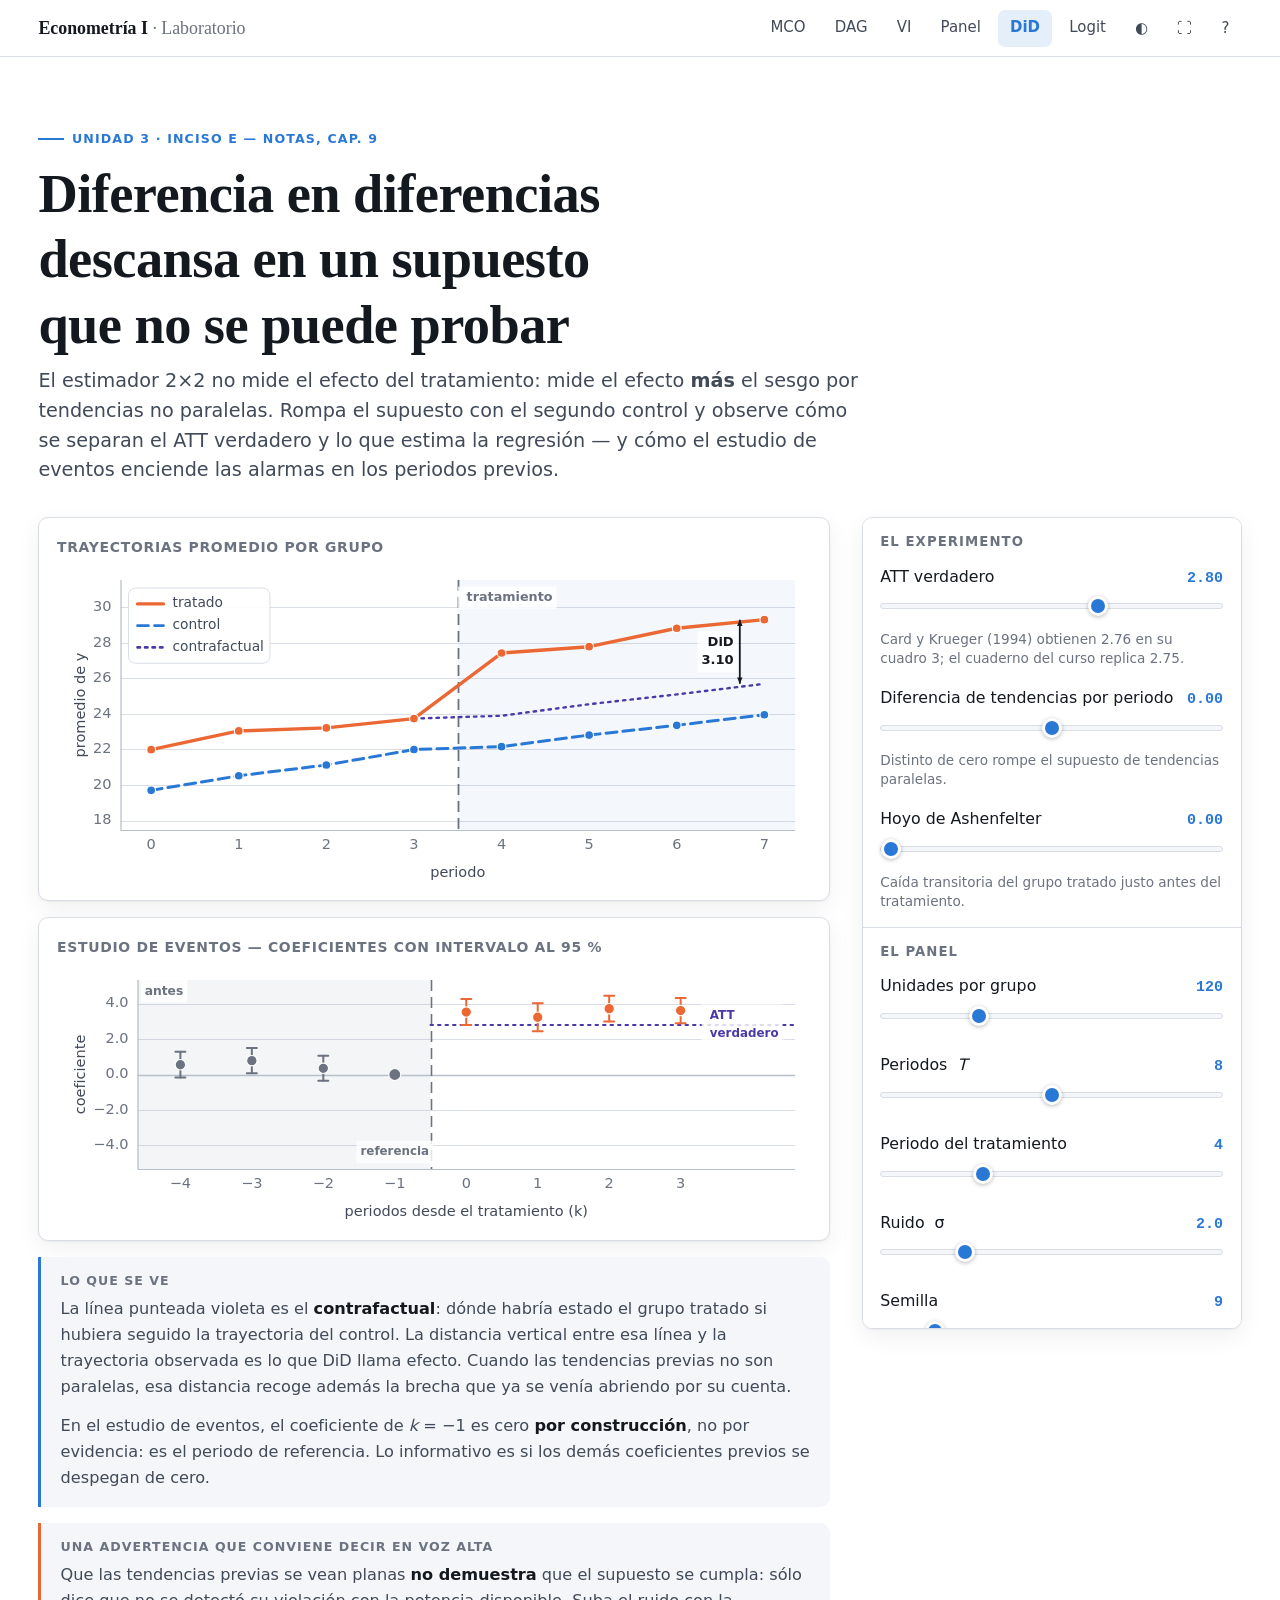
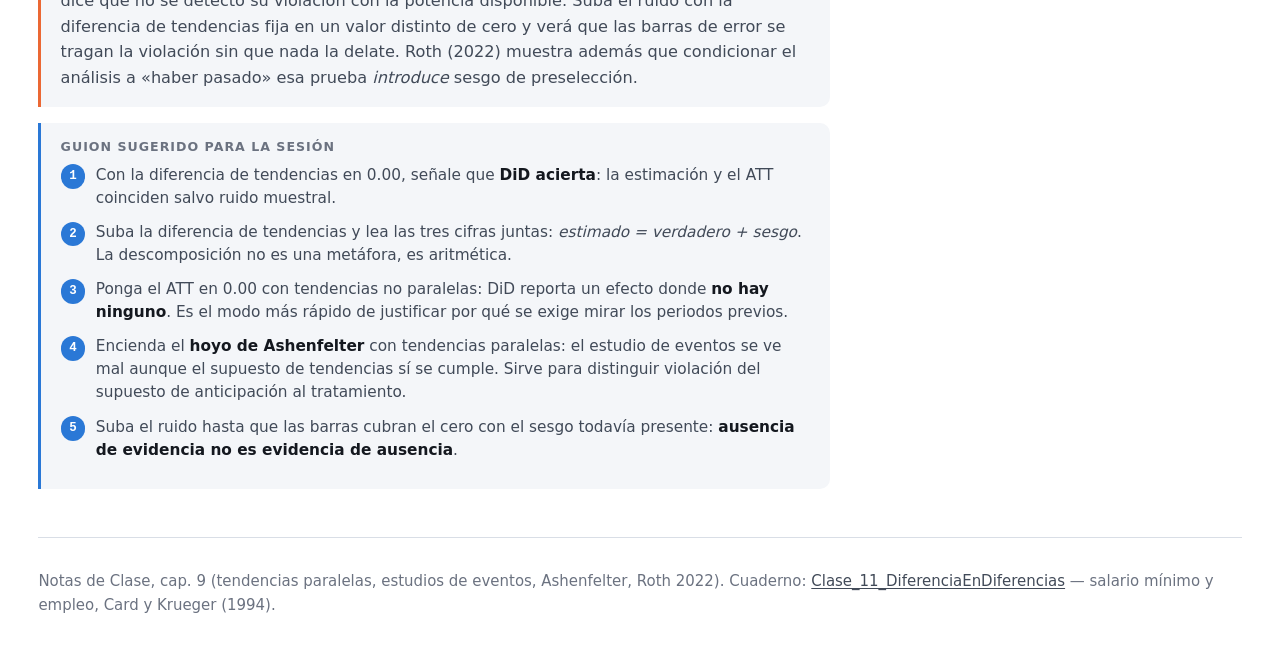
==== docs/sim/did.html @ 77ca363a "17/08/2026" ====
<!doctype html>
<html lang="es">
<head>
<meta charset="utf-8">
<meta name="viewport" content="width=device-width, initial-scale=1">
<title>Tendencias paralelas y DiD · Econometría I · UNAM</title>
<meta name="description" content="Simulador para clase: la descomposición del estimador de diferencia en diferencias en el ATT más el sesgo por tendencias no paralelas, y qué detecta un estudio de eventos.">
<link rel="stylesheet" href="../assets/estilo.css">
</head>
<body>

<div class="envoltura">

  <header class="encabezado">
    <div class="marbete">Unidad 3 · inciso e — Notas, cap. 9</div>
    <h1>Diferencia en diferencias descansa en un supuesto que no se puede probar</h1>
    <p class="entrada">
      El estimador 2×2 no mide el efecto del tratamiento: mide el efecto <strong>más</strong> el
      sesgo por tendencias no paralelas. Rompa el supuesto con el segundo control y observe cómo
      se separan el ATT verdadero y lo que estima la regresión — y cómo el estudio de eventos
      enciende las alarmas en los periodos previos.
    </p>
  </header>

  <div class="lab">
    <div>

      <div class="lienzo-caja">
        <div class="lienzo-titulo">
          <span>Trayectorias promedio por grupo</span>
          <span id="alerta"></span>
        </div>
        <canvas id="cvSerie"></canvas>
      </div>

      <div class="lienzo-caja">
        <div class="lienzo-titulo"><span>Estudio de eventos — coeficientes con intervalo al 95 %</span></div>
        <canvas id="cvEvento"></canvas>
      </div>

      <div class="glosa">
        <h4>Lo que se ve</h4>
        <p>
          La línea punteada violeta es el <strong>contrafactual</strong>: dónde habría estado el
          grupo tratado si hubiera seguido la trayectoria del control. La distancia vertical
          entre esa línea y la trayectoria observada es lo que DiD llama efecto. Cuando las
          tendencias previas no son paralelas, esa distancia recoge además la brecha que ya se
          venía abriendo por su cuenta.
        </p>
        <p>
          En el estudio de eventos, el coeficiente de <em>k</em> = −1 es cero <strong>por
          construcción</strong>, no por evidencia: es el periodo de referencia. Lo informativo
          es si los demás coeficientes previos se despegan de cero.
        </p>
      </div>

      <div class="glosa aviso">
        <h4>Una advertencia que conviene decir en voz alta</h4>
        <p>
          Que las tendencias previas se vean planas <strong>no demuestra</strong> que el supuesto
          se cumpla: sólo dice que no se detectó su violación con la potencia disponible. Suba el
          ruido con la diferencia de tendencias fija en un valor distinto de cero y verá que las
          barras de error se tragan la violación sin que nada la delate. Roth (2022) muestra
          además que condicionar el análisis a «haber pasado» esa prueba <em>introduce</em> sesgo
          de preselección.
        </p>
      </div>

      <div class="glosa guion-caja">
        <h4>Guion sugerido para la sesión</h4>
        <ol class="guion">
          <li>Con la diferencia de tendencias en 0.00, señale que <strong>DiD acierta</strong>:
            la estimación y el ATT coinciden salvo ruido muestral.</li>
          <li>Suba la diferencia de tendencias y lea las tres cifras juntas:
            <em>estimado = verdadero + sesgo</em>. La descomposición no es una metáfora, es
            aritmética.</li>
          <li>Ponga el ATT en 0.00 con tendencias no paralelas: DiD reporta un efecto donde
            <strong>no hay ninguno</strong>. Es el modo más rápido de justificar por qué se
            exige mirar los periodos previos.</li>
          <li>Encienda el <strong>hoyo de Ashenfelter</strong> con tendencias paralelas: el
            estudio de eventos se ve mal aunque el supuesto de tendencias sí se cumple. Sirve
            para distinguir violación del supuesto de anticipación al tratamiento.</li>
          <li>Suba el ruido hasta que las barras cubran el cero con el sesgo todavía presente:
            <strong>ausencia de evidencia no es evidencia de ausencia</strong>.</li>
        </ol>
      </div>

    </div>

    <aside class="panel">

      <section class="panel-seccion">
        <h3>El experimento</h3>
        <div class="control">
          <div class="control-etiqueta"><span class="nom">ATT verdadero</span><span class="val"></span></div>
          <input type="range" id="att" min="-3" max="6" step="0.1" value="2.8" data-dec="2">
          <div class="control-nota">Card y Krueger (1994) obtienen 2.76 en su cuadro 3; el cuaderno del curso replica 2.75.</div>
        </div>
        <div class="control">
          <div class="control-etiqueta"><span class="nom">Diferencia de tendencias por periodo</span><span class="val"></span></div>
          <input type="range" id="dtend" min="-1.2" max="1.2" step="0.05" value="0" data-dec="2">
          <div class="control-nota">Distinto de cero rompe el supuesto de tendencias paralelas.</div>
        </div>
        <div class="control">
          <div class="control-etiqueta"><span class="nom">Hoyo de Ashenfelter</span><span class="val"></span></div>
          <input type="range" id="dip" min="0" max="4" step="0.1" value="0" data-dec="2">
          <div class="control-nota">Caída transitoria del grupo tratado justo antes del tratamiento.</div>
        </div>
      </section>

      <section class="panel-seccion">
        <h3>El panel</h3>
        <div class="control">
          <div class="control-etiqueta"><span class="nom">Unidades por grupo</span><span class="val"></span></div>
          <input type="range" id="Ng" min="15" max="400" step="5" value="120" data-dec="0">
        </div>
        <div class="control">
          <div class="control-etiqueta"><span class="nom">Periodos &nbsp;<em>T</em></span><span class="val"></span></div>
          <input type="range" id="T" min="4" max="12" step="1" value="8" data-dec="0">
        </div>
        <div class="control">
          <div class="control-etiqueta"><span class="nom">Periodo del tratamiento</span><span class="val"></span></div>
          <input type="range" id="t0" min="2" max="9" step="1" value="4" data-dec="0">
        </div>
        <div class="control">
          <div class="control-etiqueta"><span class="nom">Ruido &nbsp;σ</span><span class="val"></span></div>
          <input type="range" id="sigma" min="0.2" max="8" step="0.1" value="2" data-dec="1">
        </div>
        <div class="control">
          <div class="control-etiqueta"><span class="nom">Semilla</span><span class="val"></span></div>
          <input type="range" id="semilla" min="1" max="60" step="1" value="9" data-dec="0">
        </div>
      </section>

      <section class="panel-seccion">
        <h3>La descomposición</h3>
        <div class="lecturas">
          <div class="lectura destaca"><span class="k">DiD estimado</span><span class="v naranja" id="r-did">—</span></div>
          <div class="lectura destaca"><span class="k">ATT verdadero</span><span class="v violeta" id="r-att">—</span></div>
          <div class="lectura destaca"><span class="k">Sesgo por tendencias</span><span class="v" id="r-sesgo">—</span></div>
          <div class="lectura"><span class="k">Error estándar del DiD</span><span class="v gris" id="r-ee">—</span></div>
          <div class="lectura"><span class="k">Sesgo teórico esperado</span><span class="v gris" id="r-sesgoT">—</span></div>
        </div>
      </section>

      <section class="panel-seccion">
        <h3>Prueba de tendencias previas</h3>
        <div class="lecturas">
          <div class="lectura">
            <span class="k">¿Algún coeficiente previo es significativo?</span>
            <span class="v" id="r-pretend">—</span>
          </div>
          <div class="lectura"><span class="k">Mayor |t| entre los previos</span><span class="v gris" id="r-maxt">—</span></div>
        </div>
      </section>

    </aside>
  </div>

  <footer class="pie-sitio">
    <p>
      Notas de Clase, cap. 9 (tendencias paralelas, estudios de eventos, Ashenfelter, Roth 2022).
      Cuaderno: <a href="../../Clase_11_DiferenciaEnDiferencias/">Clase_11_DiferenciaEnDiferencias</a>
      — salario mínimo y empleo, Card y Krueger (1994).
    </p>
  </footer>

</div>

<script src="../assets/lab.js"></script>
<script>
(function () {
  'use strict';

  const gS = new Lab.Grafica(document.getElementById('cvSerie'),  { razon: 0.42, minAlto: 250, maxAlto: 400 });
  const gE = new Lab.Grafica(document.getElementById('cvEvento'), { razon: 0.34, minAlto: 200, maxAlto: 320 });

  /* ---- Simulación --------------------------------------------------------- */

  function generar() {
    const Ng = Lab.val('Ng'), T = Lab.val('T');
    const t0 = Math.min(Lab.val('t0'), T - 1);
    const att = Lab.val('att'), dtend = Lab.val('dtend'), dip = Lab.val('dip');
    const s = Lab.val('sigma');
    const g = Lab.rng(Lab.val('semilla') * 3571 + 13);

    const obs = [];   // {u, tratado, t, y}
    for (let grupo = 0; grupo < 2; grupo++) {
      const tratado = grupo === 1;
      for (let j = 0; j < Ng; j++) {
        const u = grupo * Ng + j;
        const mu = 20 + 3 * g.n();                   // heterogeneidad individual
        for (let t = 0; t < T; t++) {
          let y = mu
            + 0.6 * t                                 // tendencia común
            + (tratado ? 2.0 : 0)                     // diferencia de nivel entre grupos
            + (tratado ? dtend * t : 0)               // violación de tendencias paralelas
            + (tratado && t >= t0 ? att : 0)          // el tratamiento
            - (tratado && t === t0 - 1 ? dip : 0)     // hoyo de Ashenfelter
            + s * g.n();
          obs.push({ u, tratado, t, y });
        }
      }
    }
    return { obs, T, t0, att, dtend, dip, Ng };
  }

  /* ---- Estimación --------------------------------------------------------- */

  /** DiD por regresión saturada: tratado + post + tratado×post. */
  function estimarDid(d) {
    const X = [], y = [], gid = [];
    d.obs.forEach((o) => {
      const post = o.t >= d.t0 ? 1 : 0;
      const tr = o.tratado ? 1 : 0;
      X.push([1, tr, post, tr * post]);
      y.push(o.y);
      gid.push(o.u);
    });
    const r = Lab.mco(X, y, { grupo: gid });
    return { coef: r.b[3], ee: r.ee[3] };
  }

  /** Estudio de eventos: interacciones por tiempo relativo, con k = −1 omitido. */
  function estimarEvento(d) {
    const ks = [];
    for (let t = 0; t < d.T; t++) {
      const k = t - d.t0;
      if (k !== -1) ks.push(k);
    }

    const X = [], y = [], gid = [];
    d.obs.forEach((o) => {
      const fila = [1, o.tratado ? 1 : 0];
      // Efectos fijos de tiempo (t = 0 como referencia)
      for (let t = 1; t < d.T; t++) fila.push(o.t === t ? 1 : 0);
      // Interacciones de tiempo relativo
      const k = o.t - d.t0;
      ks.forEach((kk) => fila.push(o.tratado && k === kk ? 1 : 0));
      X.push(fila);
      y.push(o.y);
      gid.push(o.u);
    });

    const r = Lab.mco(X, y, { grupo: gid });
    if (!r) return null;
    const base = 2 + (d.T - 1);
    return ks.map((k, i) => ({
      k,
      coef: r.b[base + i],
      ee: r.ee[base + i],
      t: r.ee[base + i] > 0 ? r.b[base + i] / r.ee[base + i] : 0
    })).concat([{ k: -1, coef: 0, ee: 0, t: 0, referencia: true }])
      .sort((a, b) => a.k - b.k);
  }

  /* ---- Dibujo ------------------------------------------------------------- */

  function dibujar() {
    const d = generar();
    const did = estimarDid(d);
    const ev = estimarEvento(d);

    /* --- Medias por grupo y periodo --- */

    const mTrat = [], mCtrl = [];
    for (let t = 0; t < d.T; t++) {
      const a = d.obs.filter((o) => o.t === t && o.tratado).map((o) => o.y);
      const b = d.obs.filter((o) => o.t === t && !o.tratado).map((o) => o.y);
      mTrat.push(Lab.media(a));
      mCtrl.push(Lab.media(b));
    }

    // Contrafactual: la trayectoria del tratado si hubiera seguido al control
    const anclaT = mTrat[d.t0 - 1], anclaC = mCtrl[d.t0 - 1];
    const contraf = [];
    for (let t = d.t0 - 1; t < d.T; t++) contraf.push([t, anclaT + (mCtrl[t] - anclaC)]);

    const todos = mTrat.concat(mCtrl, contraf.map((p) => p[1]));
    const lo = Math.min(...todos), hi = Math.max(...todos);
    const pad = (hi - lo) * .18 + .5;

    gS.marco({
      xlim: [-0.35, d.T - 0.65], ylim: [lo - pad, hi + pad],
      xlabel: 'periodo', ylabel: 'promedio de y',
      xticks: Array.from({ length: d.T }, (_, i) => i), xdec: 0, ydec: 0
    });

    gS.recortado(() => {
      // Sombreado del periodo de tratamiento
      gS.rect(d.t0 - 0.5, lo - pad, d.T - 0.65, hi + pad, {
        relleno: Lab.alfa(Lab.color('azul'), .05)
      });
      gS.vlinea(d.t0 - 0.5, { color: Lab.color('tinta-suave'), grosor: 1.8, trazo: Lab.TRAZO.guion });
      gS.rotulo(d.t0 - 0.45, hi + pad * .55, ' tratamiento', {
        color: Lab.color('tinta-suave'), align: 'left', tam: .88
      });

      // Contrafactual
      gS.linea(contraf, { color: Lab.color('violeta'), grosor: 2.4, trazo: Lab.TRAZO.punteado });

      // Series observadas
      const serieC = mCtrl.map((v, t) => [t, v]);
      const serieT = mTrat.map((v, t) => [t, v]);
      gS.linea(serieC, { color: Lab.color('azul'), grosor: 3, trazo: Lab.TRAZO.guion });
      gS.linea(serieT, { color: Lab.color('naranja'), grosor: 3.4 });
      gS.puntos(serieC, { color: Lab.color('azul'), r: 4.4 });
      gS.puntos(serieT, { color: Lab.color('naranja'), r: 4.4 });

      // El ATT como distancia vertical en el último periodo
      const tf = d.T - 1;
      const cf = contraf[contraf.length - 1][1];
      if (Math.abs(mTrat[tf] - cf) > (hi - lo) * .012) {
        gS.flecha(tf - .28, cf, tf - .28, mTrat[tf], {
          color: Lab.color('tinta'), grosor: 1.8, doble: true, punta: 7
        });
        gS.rotulo(tf - .35, (cf + mTrat[tf]) / 2, 'DiD\n' + Lab.fmt(did.coef, 2), {
          color: Lab.color('tinta'), align: 'right', tam: .9
        });
      }
    });

    gS.leyenda([
      { texto: 'tratado', color: Lab.color('naranja'), grosor: 3.2 },
      { texto: 'control', color: Lab.color('azul'), trazo: Lab.TRAZO.guion },
      { texto: 'contrafactual', color: Lab.color('violeta'), trazo: Lab.TRAZO.punteado }
    ], { esquina: 'si' });

    /* --- Estudio de eventos --- */

    const kMin = Math.min(...ev.map((e) => e.k)), kMax = Math.max(...ev.map((e) => e.k));
    const lim = Math.max(...ev.map((e) => Math.abs(e.coef) + 1.96 * e.ee), 1) * 1.2;
    // Se deja un margen a la derecha, libre de marcadores, para rotular ahí la
    // línea del ATT verdadero sin encimarla sobre el último intervalo.
    const kTope = kMax + 1.6;

    gE.marco({
      xlim: [kMin - .6, kTope], ylim: [-lim, lim],
      xlabel: 'periodos desde el tratamiento (k)', ylabel: 'coeficiente',
      xticks: ev.map((e) => e.k), xdec: 0, ydec: 1
    });

    gE.recortado(() => {
      gE.rect(kMin - .6, -lim, -0.5, lim, { relleno: Lab.alfa(Lab.color('gris'), .07) });
      gE.hlinea(0, { color: Lab.color('borde-firme'), grosor: 1.4, trazo: Lab.TRAZO.solido });
      gE.vlinea(-0.5, { color: Lab.color('tinta-suave'), grosor: 1.6, trazo: Lab.TRAZO.guion });

      // Nivel verdadero del efecto en los periodos posteriores
      gE.linea([[-0.5, d.att], [kTope, d.att]], {
        color: Lab.color('violeta'), grosor: 2, trazo: Lab.TRAZO.punteado
      });
      gE.rotulo(kMax + 0.35, d.att, ' ATT\n verdadero', {
        color: Lab.color('violeta'), align: 'left', tam: .82
      });

      ev.forEach((e) => {
        const previo = e.k < 0;
        const col = e.referencia ? Lab.color('tinta-suave') : previo ? Lab.color('gris') : Lab.color('naranja');
        if (!e.referencia) {
          const c = gE.ctx;
          c.save();
          c.strokeStyle = col;
          c.lineWidth = 2;
          c.lineCap = 'round';
          const X = gE.x(e.k);
          c.beginPath();
          c.moveTo(X, gE.y(e.coef - 1.96 * e.ee));
          c.lineTo(X, gE.y(e.coef + 1.96 * e.ee));
          c.stroke();
          c.beginPath(); c.moveTo(X - 5, gE.y(e.coef - 1.96 * e.ee)); c.lineTo(X + 5, gE.y(e.coef - 1.96 * e.ee));
          c.moveTo(X - 5, gE.y(e.coef + 1.96 * e.ee)); c.lineTo(X + 5, gE.y(e.coef + 1.96 * e.ee));
          c.stroke();
          c.restore();
        }
        gE.puntos([[e.k, e.coef]], { color: col, r: e.referencia ? 6 : 5.2 });
      });

      const ref = ev.find((e) => e.referencia);
      gE.rotulo(ref.k, -lim * .82, 'referencia', {
        color: Lab.color('tinta-suave'), align: 'center', tam: .82
      });
      gE.rotulo(kMin - .5, lim * .88, 'antes', { color: Lab.color('tinta-suave'), align: 'left', tam: .85 });
    });

    /* --- Lecturas --- */

    Lab.mostrar('r-did', Lab.fmt(did.coef, 3), 'naranja');
    Lab.mostrar('r-att', Lab.fmt(d.att, 3), 'violeta');

    const sesgo = did.coef - d.att;
    document.getElementById('r-sesgo').innerHTML =
      `${Lab.fmtSigno(sesgo, 3)} <span class="senal ${Math.abs(sesgo) > 2 * did.ee ? 'mal' : 'bien'}">${Math.abs(sesgo) > 2 * did.ee ? 'sustantivo' : 'ruido'}</span>`;

    Lab.mostrar('r-ee', Lab.fmt(did.ee, 3), 'gris');

    // Sesgo teórico: la diferencia de tendencias por la brecha entre el
    // promedio de los periodos posteriores y el de los previos.
    let sPre = 0, nPre = 0, sPost = 0, nPost = 0;
    for (let t = 0; t < d.T; t++) {
      if (t < d.t0) { sPre += t; nPre++; } else { sPost += t; nPost++; }
    }
    const sesgoTeorico = d.dtend * (sPost / nPost - sPre / nPre)
      + (d.dip > 0 ? d.dip / nPre : 0);
    Lab.mostrar('r-sesgoT', Lab.fmtSigno(sesgoTeorico, 3), 'gris');

    // Prueba informal de tendencias previas
    const previos = ev.filter((e) => e.k < -1 && !e.referencia);
    const maxT = previos.length ? Math.max(...previos.map((e) => Math.abs(e.t))) : 0;
    const detecta = maxT > 1.96;
    document.getElementById('r-pretend').innerHTML = previos.length
      ? `<span class="senal ${detecta ? 'mal' : 'bien'}">${detecta ? 'sí, se detecta' : 'no se detecta'}</span>`
      : '<span class="senal bien">no hay previos</span>';
    Lab.mostrar('r-maxt', Lab.fmt(maxT, 2), 'gris');

    // Aviso: el caso didáctico más importante es sesgo real que NO se detecta
    const al = document.getElementById('alerta');
    const hayViolacion = Math.abs(d.dtend) > 0.02;
    al.innerHTML = hayViolacion && !detecta
      ? '<span class="senal mal">hay sesgo y la prueba previa no lo detecta</span>'
      : hayViolacion
        ? '<span class="senal mal">tendencias no paralelas</span>'
        : '';
  }

  Lab.iniciar(dibujar).then(() => Lab.enlazar(dibujar));
})();
</script>
</body>
</html>
---- docs/assets/estilo.css ----
/* ============================================================================
   Econometría I — Facultad de Ciencias, UNAM
   Hoja de estilo del laboratorio interactivo.

   Diseñada para PROYECCIÓN EN CLASE: tipografía grande, alto contraste,
   una idea por vista. La paleta es la misma que la de `figuras_notas.py`
   (azul / naranja / violeta, validada para daltonismo), de modo que las
   figuras de las Notas de Clase y las de este sitio se leen como un solo
   sistema visual.
   ========================================================================= */

/* --- Paleta y variables --------------------------------------------------- */

:root {
  /* Serie de datos — idéntica a la de las Notas de Clase */
  --azul:     #2a78d6;
  --naranja:  #eb6834;
  --violeta:  #4a3aa7;
  --gris:     #6b7280;

  /* Superficies y texto (tema claro) */
  --fondo:      #ffffff;
  --fondo-alt:  #f4f6f9;
  --fondo-caja: #ffffff;
  --tinta:      #14181f;
  --tinta-media:#414a58;
  --tinta-suave:#6b7280;
  --borde:      #d9dee6;
  --borde-firme:#b6bfcc;

  --acento: var(--azul);
  --sombra: 0 1px 2px rgba(20, 24, 31, .05), 0 8px 24px rgba(20, 24, 31, .06);

  /* Tipografía */
  --serif: "Iowan Old Style", "Palatino Linotype", Palatino, "Book Antiqua",
           Georgia, "Times New Roman", serif;
  --sans:  system-ui, -apple-system, "Segoe UI", Roboto, "Helvetica Neue",
           Arial, sans-serif;
  --mono:  ui-monospace, SFMono-Regular, "SF Mono", Menlo, Consolas,
           "Liberation Mono", monospace;

  /* Escala global — el presentador la ajusta en vivo con + / − */
  --escala: 1;
  --base: calc(17px * var(--escala));

  --radio: 10px;
  --ancho: 1500px;
}

@media (prefers-color-scheme: dark) {
  :root:not([data-tema="claro"]) {
    --azul:     #5b9ce8;
    --naranja:  #ff8a5c;
    --violeta:  #9b8cf0;
    --gris:     #98a2b3;

    --fondo:      #10141b;
    --fondo-alt:  #171d27;
    --fondo-caja: #1a212c;
    --tinta:      #e9edf4;
    --tinta-media:#b3bdcc;
    --tinta-suave:#8b95a5;
    --borde:      #2b3441;
    --borde-firme:#3d4857;

    --sombra: 0 1px 2px rgba(0, 0, 0, .3), 0 8px 24px rgba(0, 0, 0, .35);
  }
}

:root[data-tema="oscuro"] {
  --azul:     #5b9ce8;
  --naranja:  #ff8a5c;
  --violeta:  #9b8cf0;
  --gris:     #98a2b3;

  --fondo:      #10141b;
  --fondo-alt:  #171d27;
  --fondo-caja: #1a212c;
  --tinta:      #e9edf4;
  --tinta-media:#b3bdcc;
  --tinta-suave:#8b95a5;
  --borde:      #2b3441;
  --borde-firme:#3d4857;

  --sombra: 0 1px 2px rgba(0, 0, 0, .3), 0 8px 24px rgba(0, 0, 0, .35);
}

/* --- Reinicio ------------------------------------------------------------- */

*, *::before, *::after { box-sizing: border-box; }

html { -webkit-text-size-adjust: 100%; }

body {
  margin: 0;
  background: var(--fondo);
  color: var(--tinta);
  font-family: var(--sans);
  font-size: var(--base);
  line-height: 1.6;
  -webkit-font-smoothing: antialiased;
  overflow-x: hidden;
}

h1, h2, h3, h4 {
  font-family: var(--serif);
  font-weight: 600;
  line-height: 1.2;
  margin: 0;
  letter-spacing: -.01em;
}

p { margin: 0 0 .85em; }
p:last-child { margin-bottom: 0; }

a { color: var(--acento); text-decoration-thickness: 1px; text-underline-offset: 2px; }
a:hover { text-decoration-thickness: 2px; }

code, kbd, samp { font-family: var(--mono); font-size: .9em; }

/* --- Envoltura ------------------------------------------------------------ */

.envoltura {
  max-width: var(--ancho);
  margin: 0 auto;
  padding: 0 clamp(1rem, 3vw, 2.5rem);
}

/* --- Barra superior ------------------------------------------------------- */

.barra {
  position: sticky;
  top: 0;
  z-index: 50;
  background: color-mix(in srgb, var(--fondo) 92%, transparent);
  backdrop-filter: saturate(180%) blur(12px);
  border-bottom: 1px solid var(--borde);
}

.barra-int {
  max-width: var(--ancho);
  margin: 0 auto;
  padding: .6rem clamp(1rem, 3vw, 2.5rem);
  display: flex;
  align-items: center;
  gap: 1rem;
  flex-wrap: wrap;
}

.marca {
  font-family: var(--serif);
  font-weight: 600;
  font-size: 1.05em;
  color: var(--tinta);
  text-decoration: none;
  white-space: nowrap;
}
.marca span { color: var(--tinta-suave); font-weight: 400; }

.barra nav {
  display: flex;
  gap: .3rem;
  margin-left: auto;
  align-items: center;
  flex-wrap: wrap;
}

.barra nav a, .boton-icono {
  font-size: .88em;
  padding: .35rem .7rem;
  border-radius: 7px;
  color: var(--tinta-media);
  text-decoration: none;
  border: 1px solid transparent;
  background: none;
  font-family: var(--sans);
  cursor: pointer;
  white-space: nowrap;
}
.barra nav a:hover, .boton-icono:hover {
  background: var(--fondo-alt);
  color: var(--tinta);
  border-color: var(--borde);
}
.barra nav a[aria-current="page"] {
  background: color-mix(in srgb, var(--acento) 12%, transparent);
  color: var(--acento);
  font-weight: 600;
}

/* --- Encabezado de página ------------------------------------------------- */

.encabezado { padding: clamp(2rem, 5vw, 4rem) 0 clamp(1.2rem, 3vw, 2rem); }

.marbete {
  display: inline-flex;
  align-items: center;
  gap: .5rem;
  font-size: .74em;
  font-weight: 600;
  letter-spacing: .09em;
  text-transform: uppercase;
  color: var(--acento);
  margin-bottom: .8rem;
}
.marbete::before {
  content: "";
  width: 1.6rem;
  height: 2px;
  background: currentColor;
  display: block;
}

.encabezado h1 {
  font-size: clamp(2rem, 4.4vw, 3.4rem);
  max-width: 22ch;
  margin-bottom: .5rem;
}

.entrada {
  font-size: clamp(1.02em, 1.5vw, 1.2em);
  color: var(--tinta-media);
  max-width: 68ch;
  line-height: 1.55;
}

/* --- Laboratorio: rejilla principal --------------------------------------- */

.lab {
  display: grid;
  grid-template-columns: minmax(0, 1fr) minmax(300px, 380px);
  gap: clamp(1rem, 2.5vw, 2rem);
  align-items: start;
  padding-bottom: 3rem;
}

@media (max-width: 980px) {
  .lab { grid-template-columns: minmax(0, 1fr); }
}

.lienzo-caja {
  background: var(--fondo-caja);
  border: 1px solid var(--borde);
  border-radius: var(--radio);
  padding: clamp(.7rem, 1.5vw, 1.1rem);
  box-shadow: var(--sombra);
  min-width: 0;
}

.lienzo-caja + .lienzo-caja { margin-top: 1rem; }

.lienzo-titulo {
  font-family: var(--sans);
  font-size: .82em;
  font-weight: 600;
  letter-spacing: .05em;
  text-transform: uppercase;
  color: var(--tinta-suave);
  margin-bottom: .5rem;
  display: flex;
  justify-content: space-between;
  align-items: baseline;
  gap: 1rem;
  flex-wrap: wrap;
}

canvas { display: block; width: 100%; touch-action: none; }

/* --- Panel de controles --------------------------------------------------- */

.panel {
  background: var(--fondo-caja);
  border: 1px solid var(--borde);
  border-radius: var(--radio);
  box-shadow: var(--sombra);
  position: sticky;
  top: 4.2rem;
  max-height: calc(100vh - 5.5rem);
  overflow-y: auto;
}

@media (max-width: 980px) {
  .panel { position: static; max-height: none; }
}

.panel-seccion {
  padding: 1rem 1.1rem;
  border-bottom: 1px solid var(--borde);
}
.panel-seccion:last-child { border-bottom: none; }

.panel-seccion h3 {
  font-family: var(--sans);
  font-size: .78em;
  font-weight: 700;
  letter-spacing: .08em;
  text-transform: uppercase;
  color: var(--tinta-suave);
  margin-bottom: .85rem;
}

/* Control deslizante */

.control { margin-bottom: 1.05rem; }
.control:last-child { margin-bottom: 0; }

.control-etiqueta {
  display: flex;
  justify-content: space-between;
  align-items: baseline;
  gap: .6rem;
  margin-bottom: .3rem;
  font-size: .93em;
}
.control-etiqueta .nom { color: var(--tinta); }
.control-etiqueta .val {
  font-family: var(--mono);
  font-size: .95em;
  font-weight: 600;
  color: var(--acento);
  font-variant-numeric: tabular-nums;
}

.control-nota {
  font-size: .8em;
  color: var(--tinta-suave);
  line-height: 1.4;
  margin-top: .28rem;
}

input[type="range"] {
  -webkit-appearance: none;
  appearance: none;
  width: 100%;
  height: 22px;
  background: none;
  cursor: grab;
  margin: 0;
}
input[type="range"]:active { cursor: grabbing; }

input[type="range"]::-webkit-slider-runnable-track {
  height: 6px;
  border-radius: 3px;
  background: var(--fondo-alt);
  border: 1px solid var(--borde);
}
input[type="range"]::-moz-range-track {
  height: 6px;
  border-radius: 3px;
  background: var(--fondo-alt);
  border: 1px solid var(--borde);
}

input[type="range"]::-webkit-slider-thumb {
  -webkit-appearance: none;
  appearance: none;
  width: 20px;
  height: 20px;
  margin-top: -8px;
  border-radius: 50%;
  background: var(--acento);
  border: 3px solid var(--fondo-caja);
  box-shadow: 0 1px 4px rgba(0, 0, 0, .28);
}
input[type="range"]::-moz-range-thumb {
  width: 20px;
  height: 20px;
  border-radius: 50%;
  background: var(--acento);
  border: 3px solid var(--fondo-caja);
  box-shadow: 0 1px 4px rgba(0, 0, 0, .28);
}

input[type="range"]:focus-visible { outline: none; }
input[type="range"]:focus-visible::-webkit-slider-thumb {
  box-shadow: 0 0 0 4px color-mix(in srgb, var(--acento) 35%, transparent);
}
input[type="range"]:focus-visible::-moz-range-thumb {
  box-shadow: 0 0 0 4px color-mix(in srgb, var(--acento) 35%, transparent);
}

/* Casilla */

.casilla {
  display: flex;
  align-items: flex-start;
  gap: .6rem;
  cursor: pointer;
  margin-bottom: .65rem;
  font-size: .93em;
  line-height: 1.4;
}
.casilla:last-child { margin-bottom: 0; }
.casilla input { margin: .25em 0 0; width: 17px; height: 17px; accent-color: var(--acento); cursor: pointer; flex: none; }

/* Grupo de opciones */

.opciones { display: flex; flex-wrap: wrap; gap: .4rem; }

.opciones label {
  flex: 1 1 auto;
  text-align: center;
  padding: .42rem .6rem;
  border: 1px solid var(--borde-firme);
  border-radius: 7px;
  font-size: .88em;
  cursor: pointer;
  color: var(--tinta-media);
  white-space: nowrap;
  transition: background .12s, color .12s;
}
.opciones input { position: absolute; opacity: 0; pointer-events: none; }
.opciones label:hover { background: var(--fondo-alt); }
.opciones input:checked + span,
.opciones label:has(input:checked) {
  background: var(--acento);
  color: #fff;
  border-color: var(--acento);
  font-weight: 600;
}
:root[data-tema="oscuro"] .opciones label:has(input:checked) { color: #0d1117; }
@media (prefers-color-scheme: dark) {
  :root:not([data-tema="claro"]) .opciones label:has(input:checked) { color: #0d1117; }
}

/* Botones */

.boton {
  display: inline-flex;
  align-items: center;
  justify-content: center;
  gap: .45rem;
  padding: .55rem 1rem;
  border-radius: 8px;
  border: 1px solid var(--acento);
  background: var(--acento);
  color: #fff;
  font-family: var(--sans);
  font-size: .92em;
  font-weight: 600;
  cursor: pointer;
  width: 100%;
}
:root[data-tema="oscuro"] .boton { color: #0d1117; }
@media (prefers-color-scheme: dark) {
  :root:not([data-tema="claro"]) .boton { color: #0d1117; }
}
.boton:hover { filter: brightness(1.08); }
.boton:disabled { opacity: .5; cursor: progress; }

.boton.secundario {
  background: none;
  color: var(--tinta-media);
  border-color: var(--borde-firme);
}
.boton.secundario:hover { background: var(--fondo-alt); color: var(--tinta); filter: none; }

.botonera { display: flex; gap: .5rem; }

/* --- Lectura de resultados ------------------------------------------------ */

.lecturas { display: grid; gap: .55rem; }

.lectura {
  display: flex;
  justify-content: space-between;
  align-items: baseline;
  gap: .8rem;
  padding-bottom: .5rem;
  border-bottom: 1px dashed var(--borde);
  font-size: .93em;
}
.lectura:last-child { border-bottom: none; padding-bottom: 0; }
.lectura .k { color: var(--tinta-media); min-width: 0; }
.lectura .v {
  font-family: var(--mono);
  font-weight: 700;
  font-size: 1.06em;
  font-variant-numeric: tabular-nums;
  white-space: nowrap;
}

.lectura.destaca {
  background: var(--fondo-alt);
  margin: 0 -1.1rem;
  padding: .6rem 1.1rem;
  border-bottom: none;
  border-left: 3px solid var(--acento);
}
.lectura.destaca .v { font-size: 1.25em; }

.v.azul    { color: var(--azul); }
.v.naranja { color: var(--naranja); }
.v.violeta { color: var(--violeta); }
.v.gris    { color: var(--tinta-suave); }

/* Señal semafórica para diagnósticos (F < 10, cobertura, etc.) */
.senal { font-size: .8em; font-weight: 600; padding: .1rem .45rem; border-radius: 5px; }
.senal.bien  { color: var(--azul);    background: color-mix(in srgb, var(--azul) 14%, transparent); }
.senal.mal   { color: var(--naranja); background: color-mix(in srgb, var(--naranja) 16%, transparent); }

/* --- Nota al pie del laboratorio ------------------------------------------ */

.glosa {
  border-left: 3px solid var(--acento);
  background: var(--fondo-alt);
  padding: 1rem 1.2rem;
  border-radius: 0 var(--radio) var(--radio) 0;
  font-size: .95em;
  color: var(--tinta-media);
  margin-top: 1rem;
}
.glosa strong { color: var(--tinta); }
.glosa h4 {
  font-family: var(--sans);
  font-size: .78em;
  letter-spacing: .08em;
  text-transform: uppercase;
  color: var(--tinta-suave);
  margin-bottom: .5rem;
}

.glosa.aviso { border-left-color: var(--naranja); }

/* --- Guion de clase ------------------------------------------------------- */

.guion { counter-reset: paso; list-style: none; padding: 0; margin: .6rem 0 0; }
.guion li {
  counter-increment: paso;
  position: relative;
  padding-left: 2.2rem;
  margin-bottom: .7rem;
  font-size: .95em;
  color: var(--tinta-media);
  line-height: 1.5;
}
.guion li::before {
  content: counter(paso);
  position: absolute;
  left: 0;
  top: .05em;
  width: 1.55rem;
  height: 1.55rem;
  border-radius: 50%;
  background: var(--acento);
  color: #fff;
  font-family: var(--mono);
  font-size: .78rem;
  font-weight: 700;
  display: grid;
  place-items: center;
}
:root[data-tema="oscuro"] .guion li::before { color: #0d1117; }
@media (prefers-color-scheme: dark) {
  :root:not([data-tema="claro"]) .guion li::before { color: #0d1117; }
}
.guion li strong { color: var(--tinta); }

/* --- Índice: tarjetas de simulador ---------------------------------------- */

.rejilla-tarjetas {
  display: grid;
  grid-template-columns: repeat(auto-fill, minmax(320px, 1fr));
  gap: 1.1rem;
}

.tarjeta {
  display: flex;
  flex-direction: column;
  background: var(--fondo-caja);
  border: 1px solid var(--borde);
  border-radius: var(--radio);
  padding: 1.3rem;
  text-decoration: none;
  color: inherit;
  box-shadow: var(--sombra);
  transition: transform .14s ease, border-color .14s ease;
  position: relative;
  overflow: hidden;
}
.tarjeta::before {
  content: "";
  position: absolute;
  inset: 0 auto 0 0;
  width: 4px;
  background: var(--acento);
}
.tarjeta:hover { transform: translateY(-3px); border-color: var(--borde-firme); }

.tarjeta .cabeza {
  display: flex;
  align-items: center;
  gap: .55rem;
  font-size: .74em;
  font-weight: 700;
  letter-spacing: .07em;
  text-transform: uppercase;
  color: var(--tinta-suave);
  margin-bottom: .55rem;
  flex-wrap: wrap;
}
.tarjeta .cabeza .u {
  color: var(--acento);
  background: color-mix(in srgb, var(--acento) 12%, transparent);
  padding: .15rem .45rem;
  border-radius: 5px;
}

.tarjeta h3 { font-size: 1.28em; margin-bottom: .45rem; }
.tarjeta p { font-size: .93em; color: var(--tinta-media); line-height: 1.5; }

.tarjeta .pie {
  margin-top: auto;
  padding-top: .9rem;
  font-size: .84em;
  color: var(--tinta-suave);
  display: flex;
  gap: .5rem;
  align-items: center;
  flex-wrap: wrap;
}

.tarjeta.t-naranja { --acento: var(--naranja); }
.tarjeta.t-violeta { --acento: var(--violeta); }

/* --- Tablas --------------------------------------------------------------- */

.tabla-caja { overflow-x: auto; border: 1px solid var(--borde); border-radius: var(--radio); background: var(--fondo-caja); }

table { border-collapse: collapse; width: 100%; font-size: .93em; }

th, td { padding: .6rem .85rem; text-align: left; border-bottom: 1px solid var(--borde); }
th {
  font-size: .78em;
  font-weight: 700;
  letter-spacing: .06em;
  text-transform: uppercase;
  color: var(--tinta-suave);
  white-space: nowrap;
}
tbody tr:last-child td { border-bottom: none; }
td.num, th.num { text-align: right; font-family: var(--mono); font-variant-numeric: tabular-nums; }

/* --- Secciones ------------------------------------------------------------ */

.seccion { padding: clamp(1.5rem, 3.5vw, 3rem) 0; }
.seccion h2 { font-size: clamp(1.5rem, 2.8vw, 2.1rem); margin-bottom: .4rem; }
.seccion > .entrada { margin-bottom: 1.6rem; }

.regla { border: none; border-top: 1px solid var(--borde); margin: 0; }

/* --- Pie ------------------------------------------------------------------ */

.pie-sitio {
  border-top: 1px solid var(--borde);
  padding: 2rem 0 3rem;
  font-size: .88em;
  color: var(--tinta-suave);
}
.pie-sitio a { color: var(--tinta-media); }

/* --- Ayuda de teclado ----------------------------------------------------- */

kbd {
  display: inline-block;
  padding: .1rem .4rem;
  border: 1px solid var(--borde-firme);
  border-bottom-width: 2px;
  border-radius: 5px;
  background: var(--fondo-alt);
  font-size: .82em;
  color: var(--tinta-media);
  line-height: 1.4;
}

#ayuda-teclas {
  position: fixed;
  inset: 0;
  z-index: 100;
  display: none;
  place-items: center;
  background: rgba(10, 13, 18, .55);
  backdrop-filter: blur(3px);
  padding: 1rem;
}
#ayuda-teclas[data-abierto] { display: grid; }
#ayuda-teclas .caja {
  background: var(--fondo-caja);
  border: 1px solid var(--borde-firme);
  border-radius: var(--radio);
  padding: 1.6rem 1.8rem;
  max-width: 460px;
  width: 100%;
  box-shadow: 0 20px 60px rgba(0, 0, 0, .35);
}
#ayuda-teclas h3 { font-size: 1.25em; margin-bottom: 1rem; }
#ayuda-teclas dl { display: grid; grid-template-columns: auto 1fr; gap: .6rem 1rem; margin: 0; align-items: baseline; }
#ayuda-teclas dt { text-align: right; }
#ayuda-teclas dd { margin: 0; color: var(--tinta-media); font-size: .93em; }

/* --- Utilidades ----------------------------------------------------------- */

.oculto-visual {
  position: absolute; width: 1px; height: 1px; overflow: hidden;
  clip: rect(0 0 0 0); clip-path: inset(50%); white-space: nowrap;
}

.fila-dos { display: grid; grid-template-columns: 1fr 1fr; gap: 1rem; }
@media (max-width: 720px) { .fila-dos { grid-template-columns: 1fr; } }

.pila { display: grid; gap: 1rem; }

/* Modo proyección: oculta el texto explicativo y agranda el lienzo */
body[data-proyeccion] .encabezado .entrada,
body[data-proyeccion] .glosa,
body[data-proyeccion] .pie-sitio,
body[data-proyeccion] .guion-caja { display: none; }
body[data-proyeccion] .encabezado { padding: 1rem 0 .6rem; }
body[data-proyeccion] { --escala: 1.15; }

@media print {
  .barra, .panel, #ayuda-teclas { display: none; }
}
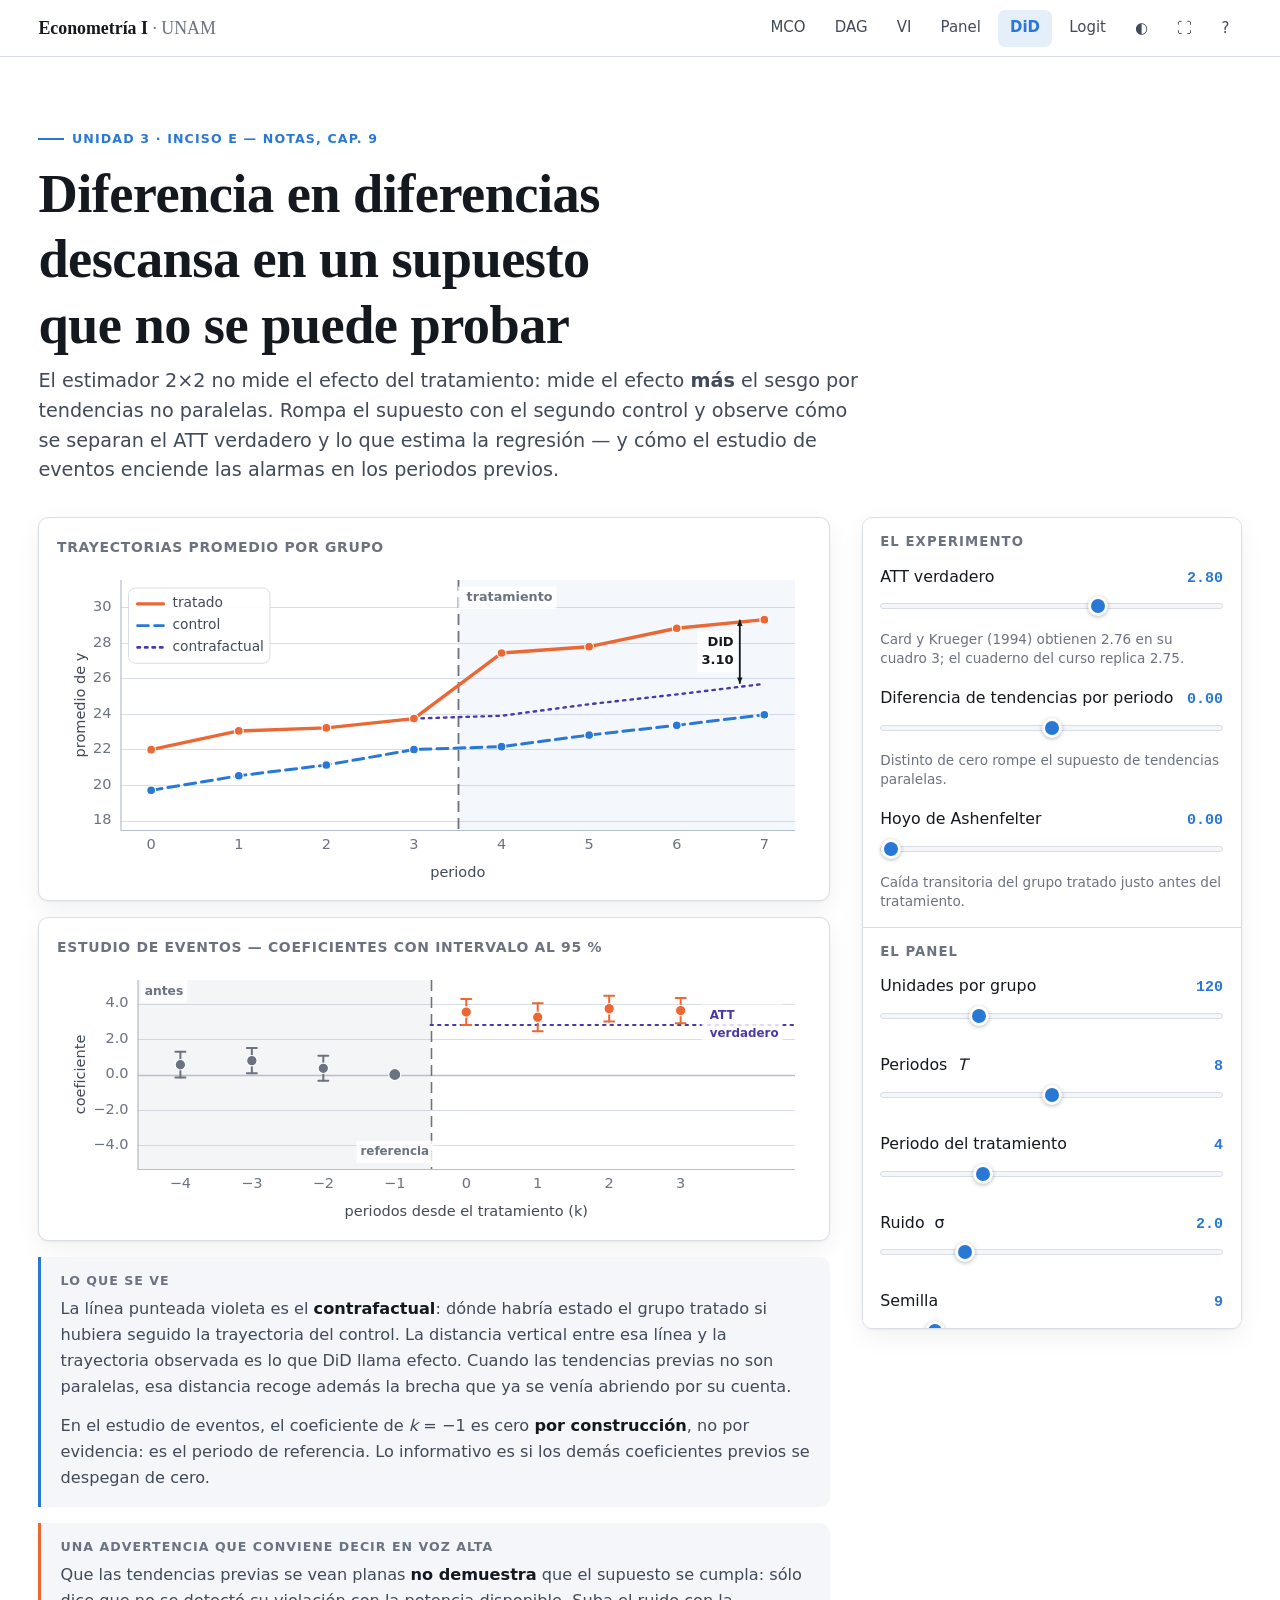
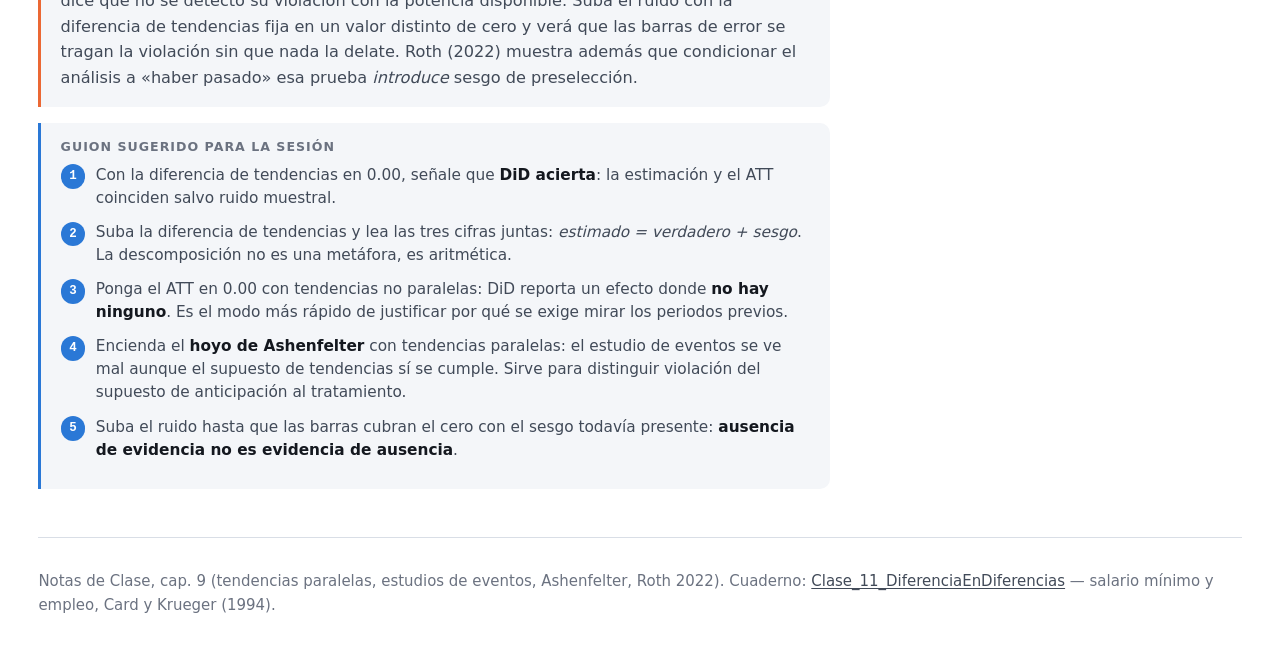
==== commit 766a7fd8: "17/08/2026" ====
--- a/docs/sim/did.html
+++ b/docs/sim/did.html
@@ -160,7 +160,7 @@
   <footer class="pie-sitio">
     <p>
       Notas de Clase, cap. 9 (tendencias paralelas, estudios de eventos, Ashenfelter, Roth 2022).
-      Cuaderno: <a href="../../Clase_11_DiferenciaEnDiferencias/">Clase_11_DiferenciaEnDiferencias</a>
+      Cuaderno: <a href="https://github.com/benjov/Econometria-I-2026/tree/main/Clase_11_DiferenciaEnDiferencias">Clase_11_DiferenciaEnDiferencias</a>
       — salario mínimo y empleo, Card y Krueger (1994).
     </p>
   </footer>
--- a/docs/assets/estilo.css
+++ b/docs/assets/estilo.css
@@ -1,6 +1,6 @@
 /* ============================================================================
    Econometría I — Facultad de Ciencias, UNAM
-   Hoja de estilo del laboratorio interactivo.
+   Hoja de estilo del sitio del curso.
 
    Diseñada para PROYECCIÓN EN CLASE: tipografía grande, alto contraste,
    una idea por vista. La paleta es la misma que la de `figuras_notas.py`
@@ -224,7 +224,7 @@
   line-height: 1.55;
 }
 
-/* --- Laboratorio: rejilla principal --------------------------------------- */
+/* --- Simulador: rejilla principal --------------------------------------- */
 
 .lab {
   display: grid;
@@ -500,7 +500,7 @@
 .senal.bien  { color: var(--azul);    background: color-mix(in srgb, var(--azul) 14%, transparent); }
 .senal.mal   { color: var(--naranja); background: color-mix(in srgb, var(--naranja) 16%, transparent); }
 
-/* --- Nota al pie del laboratorio ------------------------------------------ */
+/* --- Nota al pie del simulador ------------------------------------------ */
 
 .glosa {
   border-left: 3px solid var(--acento);
@@ -557,6 +557,122 @@
 }
 .guion li strong { color: var(--tinta); }
 
+/* --- Portada del curso ---------------------------------------------------- */
+
+.portada { padding: clamp(2.5rem, 6vw, 5rem) 0 clamp(1.4rem, 3vw, 2.4rem); }
+
+.portada h1 {
+  font-size: clamp(2.6rem, 6.5vw, 5rem);
+  letter-spacing: -.025em;
+  margin-bottom: .25rem;
+}
+
+.portada .subtitulo {
+  font-family: var(--serif);
+  font-size: clamp(1.05rem, 2vw, 1.5rem);
+  color: var(--tinta-media);
+  margin-bottom: 1.5rem;
+}
+
+.equipo {
+  display: flex;
+  flex-wrap: wrap;
+  gap: 1rem 2.4rem;
+  margin-top: 1.8rem;
+  padding-top: 1.4rem;
+  border-top: 1px solid var(--borde);
+}
+.equipo .rol {
+  display: block;
+  font-size: .72em;
+  font-weight: 700;
+  letter-spacing: .09em;
+  text-transform: uppercase;
+  color: var(--tinta-suave);
+  margin-bottom: .2rem;
+}
+.equipo .nom { font-size: .98em; color: var(--tinta); }
+.equipo a { color: var(--tinta-media); }
+
+/* Ficha de datos rápidos */
+
+.ficha {
+  display: grid;
+  grid-template-columns: repeat(auto-fit, minmax(185px, 1fr));
+  gap: 1px;
+  background: var(--borde);
+  border: 1px solid var(--borde);
+  border-radius: var(--radio);
+  overflow: hidden;
+  margin-top: 2.2rem;
+}
+.ficha > div { background: var(--fondo-caja); padding: 1rem 1.15rem; }
+.ficha .k {
+  display: block;
+  font-size: .71em;
+  font-weight: 700;
+  letter-spacing: .09em;
+  text-transform: uppercase;
+  color: var(--tinta-suave);
+  margin-bottom: .35rem;
+}
+.ficha .v { font-size: 1em; color: var(--tinta); line-height: 1.4; }
+.ficha .v em { color: var(--tinta-media); font-size: .88em; font-style: normal; display: block; }
+
+/* --- Unidades del temario ------------------------------------------------- */
+
+.unidades { display: grid; grid-template-columns: repeat(auto-fit, minmax(300px, 1fr)); gap: 1.1rem; }
+
+.unidad {
+  background: var(--fondo-caja);
+  border: 1px solid var(--borde);
+  border-radius: var(--radio);
+  padding: 1.35rem 1.45rem;
+  box-shadow: var(--sombra);
+  position: relative;
+  overflow: hidden;
+  display: flex;
+  flex-direction: column;
+}
+.unidad::before { content: ""; position: absolute; inset: 0 auto 0 0; width: 4px; background: var(--acento); }
+.unidad.u2 { --acento: var(--naranja); }
+.unidad.u3 { --acento: var(--violeta); }
+.unidad.u4 { --acento: var(--gris); }
+
+.unidad .cabeza-u {
+  display: flex;
+  justify-content: space-between;
+  align-items: baseline;
+  gap: 1rem;
+  margin-bottom: .45rem;
+}
+.unidad .num {
+  font-size: .73em;
+  font-weight: 700;
+  letter-spacing: .09em;
+  text-transform: uppercase;
+  color: var(--acento);
+}
+.unidad .semanas {
+  font-size: .78em;
+  color: var(--tinta-suave);
+  background: var(--fondo-alt);
+  border: 1px solid var(--borde);
+  padding: .12rem .55rem;
+  border-radius: 20px;
+  white-space: nowrap;
+}
+.unidad h3 { font-size: 1.24em; margin-bottom: .55rem; }
+.unidad ul { margin: 0; padding-left: 1.15rem; font-size: .92em; color: var(--tinta-media); line-height: 1.5; }
+.unidad li { margin-bottom: .22rem; }
+.unidad .pie-u {
+  margin-top: auto;
+  padding-top: .95rem;
+  font-size: .84em;
+  color: var(--tinta-suave);
+}
+.unidad .pie-u code { font-size: .95em; color: var(--tinta-media); }
+
 /* --- Índice: tarjetas de simulador ---------------------------------------- */
 
 .rejilla-tarjetas {
